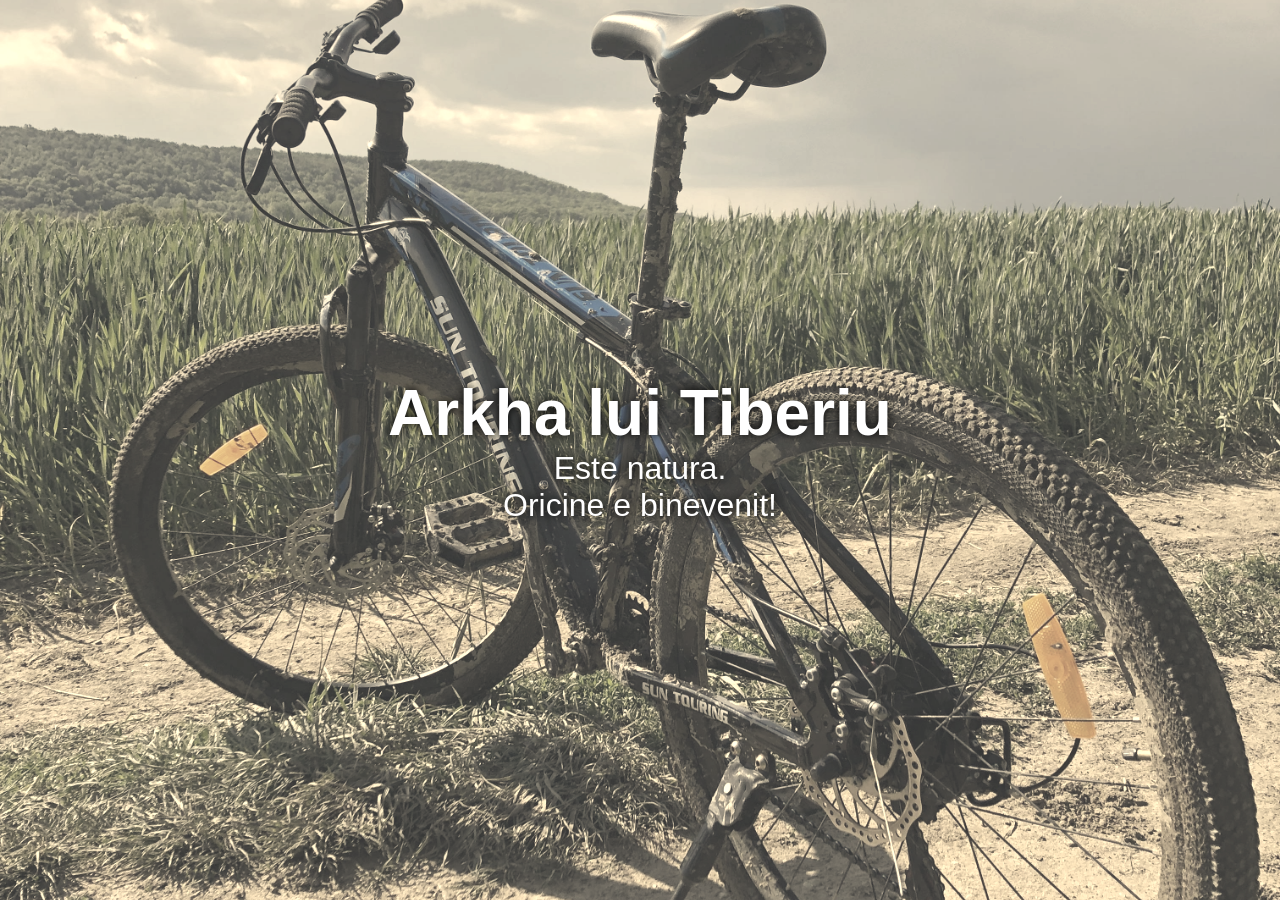
==== index.html @ d9ed30ef "Update index.html" ====
<!DOCTYPE html>
<html lang="ro">
<head>
  <meta charset="UTF-8" />
  <meta name="viewport" content="width=device-width, initial-scale=1.0" />
  <title>Arkha lui Tiberiu</title>
  <style>
    * {
      margin: 0;
      padding: 0;
      box-sizing: border-box;
    }

    body, html {
      height: 100%;
      font-family: Arial, sans-serif;
    }

    .background {
      background-image: url('natura.jpg'); /* Înlocuiește cu numele imaginii tale */
      background-size: cover;
      background-position: center;
      filter: sepia(0.7);
      position: absolute;
      width: 100%;
      height: 100%;
      z-index: -1;
    }

    .overlay {
      position: absolute;
      width: 100%;
      height: 100%;
      background-color: rgba(255, 255, 255, 0.2); /* opțional, estompează fundalul */
      display: flex;
      align-items: center;
      justify-content: center;
      text-align: center;
      color: white;
      text-shadow: 0 0 10px black;
      font-size: 2rem;
      padding: 1rem;
    }
  </style>
</head>
<body>

  <div class="background"></div>

  <div class="overlay">
    <div>
      <h1>Arkha lui Tiberiu</h1>
      <p style=”font-style: italic;”> Este natura.</p> <p style=”font-style: underline;”> Oricine e binevenit!</p>
    </div>
  </div>

</body>
</html>
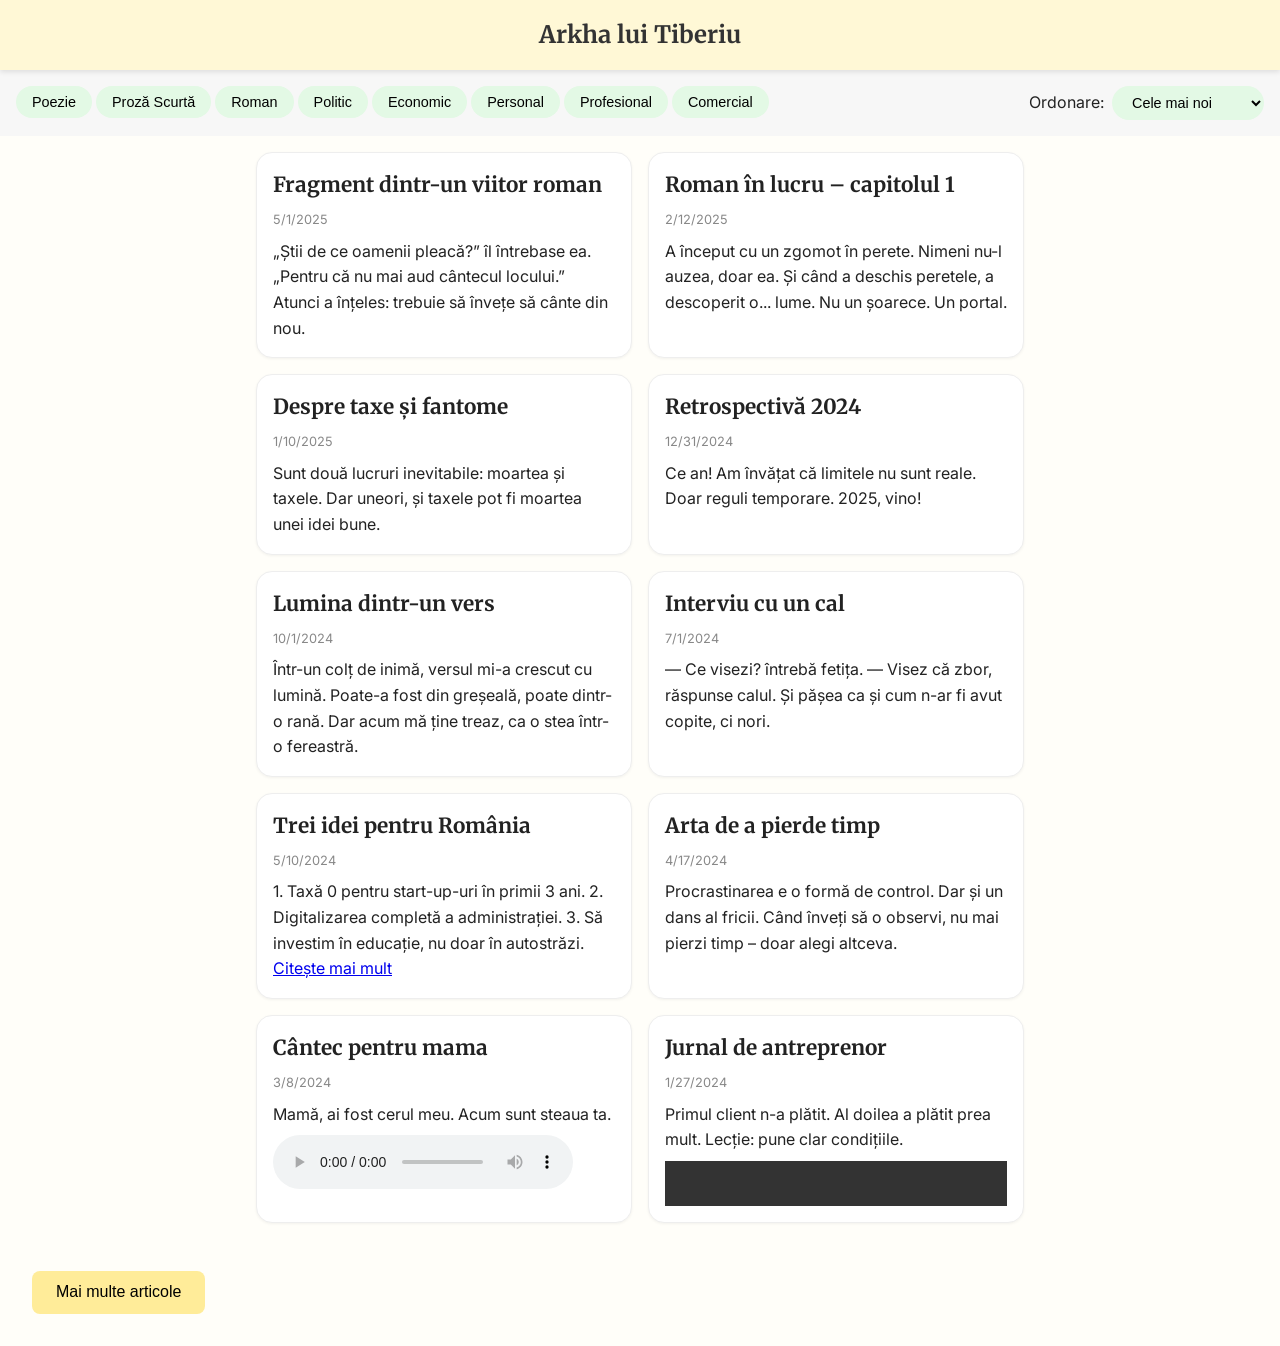
==== commit 96550bc6: "Website launch" ====
--- a/index.html
+++ b/index.html
@@ -4,55 +4,50 @@
   <meta charset="UTF-8" />
   <meta name="viewport" content="width=device-width, initial-scale=1.0" />
   <title>Arkha lui Tiberiu</title>
-  <style>
-    * {
-      margin: 0;
-      padding: 0;
-      box-sizing: border-box;
-    }
-
-    body, html {
-      height: 100%;
-      font-family: Arial, sans-serif;
-    }
-
-    .background {
-      background-image: url('natura.jpg'); /* Înlocuiește cu numele imaginii tale */
-      background-size: cover;
-      background-position: center;
-      filter: sepia(0.7);
-      position: absolute;
-      width: 100%;
-      height: 100%;
-      z-index: -1;
-    }
-
-    .overlay {
-      position: absolute;
-      width: 100%;
-      height: 100%;
-      background-color: rgba(255, 255, 255, 0.2); /* opțional, estompează fundalul */
-      display: flex;
-      align-items: center;
-      justify-content: center;
-      text-align: center;
-      color: white;
-      text-shadow: 0 0 10px black;
-      font-size: 2rem;
-      padding: 1rem;
-    }
-  </style>
+  <link rel="stylesheet" href="style.css" />
+  <link rel="icon" href="assets/favicon.ico" type="image/x-icon" />
+  <link href="https://fonts.googleapis.com/css2?family=Inter:wght@400;700&family=Merriweather&display=swap" rel="stylesheet" />
 </head>
 <body>
 
-  <div class="background"></div>
+  <header>
+    <div class="navbar" onclick="location.reload()">Arkha lui Tiberiu</div>
+  </header>
 
-  <div class="overlay">
-    <div>
-      <h1>Arkha lui Tiberiu</h1>
-      <p style=”font-style: italic;”> Este natura.</p> <p style=”font-style: underline;”> Oricine e binevenit!</p>
+  <main>
+    <section class="filters">
+      <div class="filter-buttons">
+        <button class="filter-btn" data-category="poezie">Poezie</button>
+        <button class="filter-btn" data-category="proză scurtă">Proză Scurtă</button>
+        <button class="filter-btn" data-category="roman">Roman</button>
+        <button class="filter-btn" data-category="politic">Politic</button>
+        <button class="filter-btn" data-category="economic">Economic</button>
+        <button class="filter-btn" data-category="personal">Personal</button>
+        <button class="filter-btn" data-category="profesional">Profesional</button>
+        <button class="filter-btn" data-category="comercial">Comercial</button>
+      </div>
+      <div class="sorter">
+        <label for="sort-select">Ordonare:</label>
+        <select id="sort-select">
+          <option value="newest">Cele mai noi</option>
+          <option value="oldest">Cele mai vechi</option>
+          <option value="longest">Cele mai lungi</option>
+          <option value="shortest">Cele mai scurte</option>
+        </select>
+      </div>
+    </section>
+
+    <div id="loader" class="loader hidden"></div>
+
+    <section id="articles-container" class="articles-container">
+      <!-- articolele vor fi inserate aici din JS -->
+    </section>
+
+    <div class="load-more-container">
+      <button id="load-more-btn">Mai multe articole</button>
     </div>
-  </div>
+  </main>
 
+  <script src="script.js"></script>
 </body>
 </html>
--- a/style.css
+++ b/style.css
@@ -0,0 +1,180 @@
+/* Reset & Fonts */
+* {
+  margin: 0;
+  padding: 0;
+  box-sizing: border-box;
+}
+
+body {
+  font-family: 'Inter', sans-serif;
+  background-color: #fffef9;
+  color: #222;
+  line-height: 1.6;
+  padding-top: 70px;
+}
+
+/* Navbar */
+.navbar {
+  position: fixed;
+  top: 0;
+  width: 100%;
+  background-color: #fff8d6;
+  color: #333;
+  font-family: 'Merriweather', serif;
+  font-size: 1.5rem;
+  font-weight: bold;
+  text-align: center;
+  padding: 1rem;
+  box-shadow: 0 2px 5px rgba(0,0,0,0.1);
+  z-index: 1000;
+  cursor: pointer;
+}
+
+/* Filters */
+.filters {
+  display: flex;
+  flex-wrap: wrap;
+  justify-content: center;
+  gap: 0.5rem;
+  padding: 1rem;
+  background-color: #f7f7f7;
+  position: sticky;
+  top: 70px;
+  z-index: 999;
+}
+
+.filter-buttons button,
+.sorter select {
+  background-color: #e3f9e5;
+  border: none;
+  padding: 0.5rem 1rem;
+  font-size: 0.9rem;
+  border-radius: 999px;
+  cursor: pointer;
+  transition: background-color 0.2s;
+}
+
+.filter-buttons button.active {
+  background-color: #b2f2bb;
+  font-weight: bold;
+}
+
+.filter-buttons button:hover,
+.sorter select:hover {
+  background-color: #c6f6d5;
+}
+
+.sorter {
+  display: flex;
+  align-items: center;
+  gap: 0.5rem;
+  margin-left: auto;
+}
+
+/* Articles */
+.articles-container {
+  display: grid;
+  grid-template-columns: 1fr;
+  max-width: 800px;
+  margin: auto;
+  padding: 1rem;
+  gap: 1rem;
+}
+
+.article-card {
+  background-color: #ffffff;
+  border: 1px solid #eee;
+  border-radius: 16px;
+  padding: 1rem;
+  box-shadow: 0 1px 3px rgba(0,0,0,0.05);
+  transition: all 0.3s ease;
+}
+
+.article-card h2 {
+  font-family: 'Merriweather', serif;
+  margin-bottom: 0.5rem;
+  font-size: 1.3rem;
+}
+
+.article-meta {
+  font-size: 0.8rem;
+  color: #888;
+  margin-bottom: 0.5rem;
+}
+
+.article-content {
+  overflow: hidden;
+  max-height: 6.5em;
+  position: relative;
+  transition: max-height 0.3s ease;
+}
+
+.article-content.expanded {
+  max-height: 1000px;
+}
+
+.read-more {
+  display: inline-block;
+  margin-top: 0.5rem;
+  font-size: 0.9rem;
+  color: #0077cc;
+  cursor: pointer;
+  background: none;
+  border: none;
+  padding: 0;
+}
+
+/* Media content */
+article img, article video, article audio {
+  max-width: 100%;
+  display: block;
+  margin: 0.5rem 0;
+  cursor: pointer;
+}
+
+/* Loader */
+.loader {
+  border: 6px solid #f3f3f3;
+  border-top: 6px solid #4CAF50;
+  border-radius: 50%;
+  width: 40px;
+  height: 40px;
+  animation: spin 0.8s linear infinite;
+  margin: 2rem auto;
+}
+
+.hidden {
+  display: none;
+}
+
+@keyframes spin {
+  0% { transform: rotate(0deg); }
+  100% { transform: rotate(360deg); }
+}
+
+/* Load more */
+.load-more-container {
+  text-align: center;
+  padding: 2rem;
+}
+
+#load-more-btn {
+  background-color: #ffec99;
+  border: none;
+  padding: 0.8rem 1.5rem;
+  border-radius: 8px;
+  font-size: 1rem;
+  cursor: pointer;
+  transition: background-color 0.3s;
+}
+
+#load-more-btn:hover {
+  background-color: #ffe066;
+}
+
+/* Responsive */
+@media (min-width: 700px) {
+  .articles-container {
+    grid-template-columns: repeat(2, 1fr);
+  }
+}
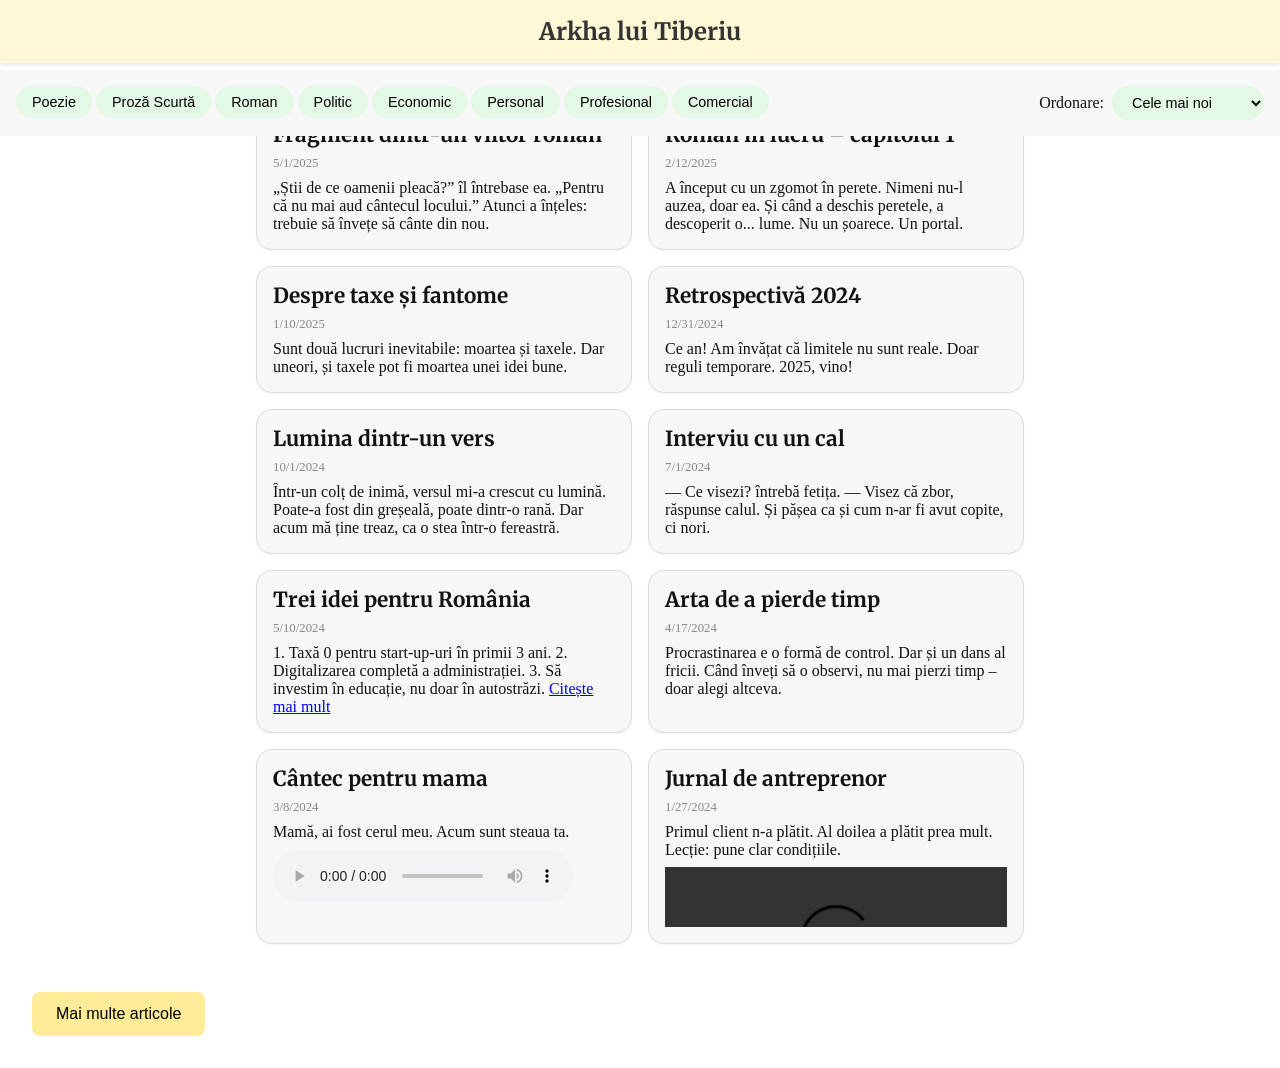
==== commit 237881bd: "Update with dark mode" ====
--- a/index.html
+++ b/index.html
@@ -12,6 +12,7 @@
 
   <header>
     <div class="navbar" onclick="location.reload()">Arkha lui Tiberiu</div>
+    <button id="theme-toggle" title="Comută între moduri">🌙</button>
   </header>
 
   <main>
--- a/style.css
+++ b/style.css
@@ -6,12 +6,13 @@
 }
 
 body {
-  font-family: 'Inter', sans-serif;
-  background-color: #fffef9;
-  color: #222;
-  line-height: 1.6;
-  padding-top: 70px;
-}
+  background-color: var(--bg-color);
+  color: var(--text-color);
+  transition:
+    background-color 0.4s ease,
+    color 0.4s ease;
+}
+
 
 /* Navbar */
 .navbar {
@@ -87,7 +88,10 @@
   border-radius: 16px;
   padding: 1rem;
   box-shadow: 0 1px 3px rgba(0,0,0,0.05);
-  transition: all 0.3s ease;
+  transition: all 0.3s ease,
+            background-color 0.4s ease,
+            color 0.4s ease,
+            border-color 0.4s ease;
 }
 
 .article-card h2 {
@@ -178,3 +182,47 @@
     grid-template-columns: repeat(2, 1fr);
   }
 }
+
+/* Tema luminoasă (implicită) */
+:root {
+  --bg-color: #ffffff;
+  --text-color: #111111;
+  --card-bg: #f7f7f7;
+  --filter-bg: #ffffff;
+  --border-color: #ddd;
+}
+
+/* Tema întunecată */
+body.dark {
+  --bg-color: #111111;
+  --text-color: #f0f0f0;
+  --card-bg: #1a1a1a;
+  --filter-bg: #1e1e1e;
+  --border-color: #444;
+}
+
+body {
+  background-color: var(--bg-color);
+  color: var(--text-color);
+  transition: background-color 0.3s, color 0.3s;
+}
+
+.article-card {
+  background: var(--card-bg);
+  border-color: var(--border-color);
+}
+
+#filters {
+  background: var(--filter-bg);
+  transition: background-color 0.4s ease;
+}
+
+#theme-toggle {
+  margin-left: auto;
+  background: none;
+  border: none;
+  font-size: 1.2rem;
+  cursor: pointer;
+  color: var(--text-color);
+  transition: color 0.3s;
+}
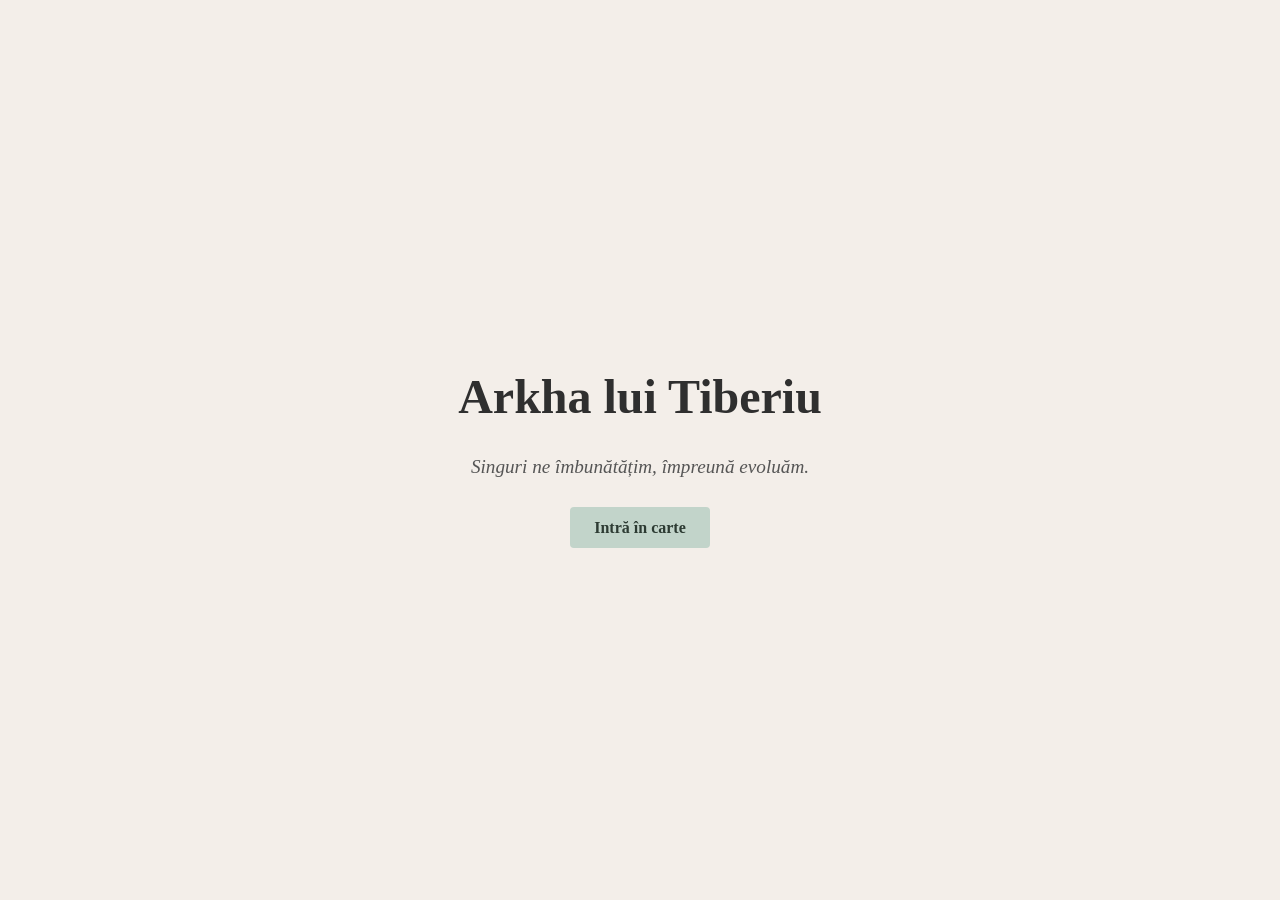
==== commit 11866623: "Carte blog gata descris" ====
--- a/index.html
+++ b/index.html
@@ -5,50 +5,12 @@
   <meta name="viewport" content="width=device-width, initial-scale=1.0" />
   <title>Arkha lui Tiberiu</title>
   <link rel="stylesheet" href="style.css" />
-  <link rel="icon" href="assets/favicon.ico" type="image/x-icon" />
-  <link href="https://fonts.googleapis.com/css2?family=Inter:wght@400;700&family=Merriweather&display=swap" rel="stylesheet" />
 </head>
-<body>
-
-  <header>
-    <div class="navbar" onclick="location.reload()">Arkha lui Tiberiu</div>
-    <button id="theme-toggle" title="Comută între moduri">🌙</button>
-  </header>
-
-  <main>
-    <section class="filters">
-      <div class="filter-buttons">
-        <button class="filter-btn" data-category="poezie">Poezie</button>
-        <button class="filter-btn" data-category="proză scurtă">Proză Scurtă</button>
-        <button class="filter-btn" data-category="roman">Roman</button>
-        <button class="filter-btn" data-category="politic">Politic</button>
-        <button class="filter-btn" data-category="economic">Economic</button>
-        <button class="filter-btn" data-category="personal">Personal</button>
-        <button class="filter-btn" data-category="profesional">Profesional</button>
-        <button class="filter-btn" data-category="comercial">Comercial</button>
-      </div>
-      <div class="sorter">
-        <label for="sort-select">Ordonare:</label>
-        <select id="sort-select">
-          <option value="newest">Cele mai noi</option>
-          <option value="oldest">Cele mai vechi</option>
-          <option value="longest">Cele mai lungi</option>
-          <option value="shortest">Cele mai scurte</option>
-        </select>
-      </div>
-    </section>
-
-    <div id="loader" class="loader hidden"></div>
-
-    <section id="articles-container" class="articles-container">
-      <!-- articolele vor fi inserate aici din JS -->
-    </section>
-
-    <div class="load-more-container">
-      <button id="load-more-btn">Mai multe articole</button>
-    </div>
+<body class="cover">
+  <main class="cover-content">
+    <h1>Arkha lui Tiberiu</h1>
+    <p class="subtitle">Singuri ne îmbunătățim, împreună evoluăm.</p>
+    <a href="cuprins.html" class="btn">Intră în carte</a>
   </main>
-
-  <script src="script.js"></script>
 </body>
 </html>
--- a/style.css
+++ b/style.css
@@ -1,228 +1,232 @@
-/* Reset & Fonts */
+/* Reset de bază */
 * {
   margin: 0;
   padding: 0;
   box-sizing: border-box;
 }
 
+/* Paletă naturală */
+:root {
+  --bg: #f3eee9;
+  --text: #2f2f2f;
+  --accent: #7e9c8f;
+  --btn-bg: #c2d4ca;
+  --btn-text: #2d3b33;
+}
+
+/* Font de bază */
 body {
-  background-color: var(--bg-color);
-  color: var(--text-color);
-  transition:
-    background-color 0.4s ease,
-    color 0.4s ease;
-}
-
-
-/* Navbar */
-.navbar {
-  position: fixed;
-  top: 0;
-  width: 100%;
-  background-color: #fff8d6;
-  color: #333;
-  font-family: 'Merriweather', serif;
-  font-size: 1.5rem;
-  font-weight: bold;
-  text-align: center;
-  padding: 1rem;
-  box-shadow: 0 2px 5px rgba(0,0,0,0.1);
-  z-index: 1000;
-  cursor: pointer;
-}
-
-/* Filters */
-.filters {
-  display: flex;
-  flex-wrap: wrap;
-  justify-content: center;
-  gap: 0.5rem;
-  padding: 1rem;
-  background-color: #f7f7f7;
-  position: sticky;
-  top: 70px;
-  z-index: 999;
-}
-
-.filter-buttons button,
-.sorter select {
-  background-color: #e3f9e5;
-  border: none;
-  padding: 0.5rem 1rem;
-  font-size: 0.9rem;
-  border-radius: 999px;
-  cursor: pointer;
-  transition: background-color 0.2s;
-}
-
-.filter-buttons button.active {
-  background-color: #b2f2bb;
-  font-weight: bold;
-}
-
-.filter-buttons button:hover,
-.sorter select:hover {
-  background-color: #c6f6d5;
-}
-
-.sorter {
+  font-family: 'Georgia', serif;
+  color: var(--text);
+  background-color: var(--bg);
+  line-height: 1.6;
+}
+
+/* Pagina de titlu */
+.cover {
+  height: 100vh;
   display: flex;
   align-items: center;
-  gap: 0.5rem;
-  margin-left: auto;
-}
-
-/* Articles */
-.articles-container {
-  display: grid;
-  grid-template-columns: 1fr;
-  max-width: 800px;
-  margin: auto;
+  justify-content: center;
+}
+
+.cover-content {
+  text-align: center;
+  padding: 2rem;
+}
+
+.cover-content h1 {
+  font-size: 3rem;
+  margin-bottom: 1rem;
+}
+
+.subtitle {
+  font-size: 1.2rem;
+  margin-bottom: 2rem;
+  color: #555;
+  font-style: italic;
+}
+
+/* Buton */
+.btn {
+  background-color: var(--btn-bg);
+  color: var(--btn-text);
+  padding: 0.75rem 1.5rem;
+  text-decoration: none;
+  border-radius: 4px;
+  font-weight: bold;
+  transition: background-color 0.3s ease;
+}
+
+.btn:hover {
+  background-color: var(--accent);
+  color: #fff;
+}
+
+
+/* De aici incepe cartea */
+
+/* Capitole */
+.chapter {
+  max-width: 700px;
+  margin: 3rem auto 6rem auto;
+  padding: 0 1rem;
+}
+
+.chapter h1 {
+  font-size: 2rem;
+  margin-bottom: 1.5rem;
+  text-align: center;
+}
+
+.chapter p {
+  margin-bottom: 1.5rem;
+  font-size: 1.1rem;
+}
+
+/* Imagini în capitole */
+.chapter-image {
+  width: 100%;
+  max-width: 600px;
+  margin: 2rem auto;
+  display: block;
+  border-radius: 8px;
+}
+
+/* Navigare capitole */
+.chapter-nav {
+  position: fixed;
+  bottom: 0;
+  width: 100%;
+  background-color: var(--bg);
+  border-top: 1px solid #ccc;
+  display: flex;
+  justify-content: space-between;
+  padding: 0.75rem 1rem;
+  font-size: 0.95rem;
+}
+
+.nav-link {
+  text-decoration: none;
+  color: var(--text);
+  font-weight: bold;
+}
+
+.nav-link:hover {
+  color: var(--accent);
+}
+
+.nav-link.disabled {
+  color: #aaa;
+  pointer-events: none;
+}
+
+
+
+
+/* Cuprins */
+.toc {
+  max-width: 600px;
+  margin: 4rem auto;
+  padding: 0 1rem;
+}
+
+.toc h1 {
+  font-size: 2rem;
+  margin-bottom: 2rem;
+  text-align: center;
+}
+
+.toc-list {
+  list-style: decimal inside;
+  font-size: 1.1rem;
+  line-height: 1.8;
+}
+
+.toc-list a {
+  text-decoration: none;
+  color: var(--text);
+}
+
+.toc-list a:hover {
+  color: var(--accent);
+}
+
+
+
+.image-block {
+  margin: 2rem auto;
+  max-width: 600px;
+  text-align: center;
+}
+
+.image-block img {
+  width: 100%;
+  border-radius: 8px;
+  box-shadow: 0 2px 8px rgba(0, 0, 0, 0.1);
+}
+
+.image-block figcaption {
+  font-size: 0.9rem;
+  color: #666;
+  margin-top: 0.5rem;
+  font-style: italic;
+}
+
+
+
+
+blockquote {
+  font-style: italic;
+  margin: 2rem 0;
+  padding: 1rem 1.5rem;
+  border-left: 4px solid var(--accent);
+  background-color: #f5f2ee;
+  color: #444;
+  max-width: 600px;
+}
+
+
+
+
+.footnotes {
+  font-size: 0.9rem;
+  color: #555;
+  margin-top: 3rem;
+  max-width: 700px;
   padding: 1rem;
-  gap: 1rem;
-}
-
-.article-card {
-  background-color: #ffffff;
-  border: 1px solid #eee;
-  border-radius: 16px;
-  padding: 1rem;
-  box-shadow: 0 1px 3px rgba(0,0,0,0.05);
-  transition: all 0.3s ease,
-            background-color 0.4s ease,
-            color 0.4s ease,
-            border-color 0.4s ease;
-}
-
-.article-card h2 {
-  font-family: 'Merriweather', serif;
+  border-top: 1px solid #ccc;
+}
+
+.footnotes ol {
+  margin-left: 1.2rem;
+  padding-left: 0.5rem;
+}
+
+.footnotes li {
   margin-bottom: 0.5rem;
+}
+
+sup a {
+  text-decoration: none;
+  font-size: 0.8em;
+}
+
+
+/* Titluri secundare (h2) */
+h2 {
+  font-size: 1.6rem;
+  margin-top: 3rem;
+  margin-bottom: 1rem;
+  color: var(--accent);
+  border-left: 4px solid var(--accent);
+  padding-left: 0.75rem;
+}
+
+/* Titluri tertiare (h3) */
+h3 {
   font-size: 1.3rem;
-}
-
-.article-meta {
-  font-size: 0.8rem;
-  color: #888;
-  margin-bottom: 0.5rem;
-}
-
-.article-content {
-  overflow: hidden;
-  max-height: 6.5em;
-  position: relative;
-  transition: max-height 0.3s ease;
-}
-
-.article-content.expanded {
-  max-height: 1000px;
-}
-
-.read-more {
-  display: inline-block;
-  margin-top: 0.5rem;
-  font-size: 0.9rem;
-  color: #0077cc;
-  cursor: pointer;
-  background: none;
-  border: none;
-  padding: 0;
-}
-
-/* Media content */
-article img, article video, article audio {
-  max-width: 100%;
-  display: block;
-  margin: 0.5rem 0;
-  cursor: pointer;
-}
-
-/* Loader */
-.loader {
-  border: 6px solid #f3f3f3;
-  border-top: 6px solid #4CAF50;
-  border-radius: 50%;
-  width: 40px;
-  height: 40px;
-  animation: spin 0.8s linear infinite;
-  margin: 2rem auto;
-}
-
-.hidden {
-  display: none;
-}
-
-@keyframes spin {
-  0% { transform: rotate(0deg); }
-  100% { transform: rotate(360deg); }
-}
-
-/* Load more */
-.load-more-container {
-  text-align: center;
-  padding: 2rem;
-}
-
-#load-more-btn {
-  background-color: #ffec99;
-  border: none;
-  padding: 0.8rem 1.5rem;
-  border-radius: 8px;
-  font-size: 1rem;
-  cursor: pointer;
-  transition: background-color 0.3s;
-}
-
-#load-more-btn:hover {
-  background-color: #ffe066;
-}
-
-/* Responsive */
-@media (min-width: 700px) {
-  .articles-container {
-    grid-template-columns: repeat(2, 1fr);
-  }
-}
-
-/* Tema luminoasă (implicită) */
-:root {
-  --bg-color: #ffffff;
-  --text-color: #111111;
-  --card-bg: #f7f7f7;
-  --filter-bg: #ffffff;
-  --border-color: #ddd;
-}
-
-/* Tema întunecată */
-body.dark {
-  --bg-color: #111111;
-  --text-color: #f0f0f0;
-  --card-bg: #1a1a1a;
-  --filter-bg: #1e1e1e;
-  --border-color: #444;
-}
-
-body {
-  background-color: var(--bg-color);
-  color: var(--text-color);
-  transition: background-color 0.3s, color 0.3s;
-}
-
-.article-card {
-  background: var(--card-bg);
-  border-color: var(--border-color);
-}
-
-#filters {
-  background: var(--filter-bg);
-  transition: background-color 0.4s ease;
-}
-
-#theme-toggle {
-  margin-left: auto;
-  background: none;
-  border: none;
-  font-size: 1.2rem;
-  cursor: pointer;
-  color: var(--text-color);
-  transition: color 0.3s;
-}
+  margin-top: 2rem;
+  margin-bottom: 0.75rem;
+  color: #444;
+}
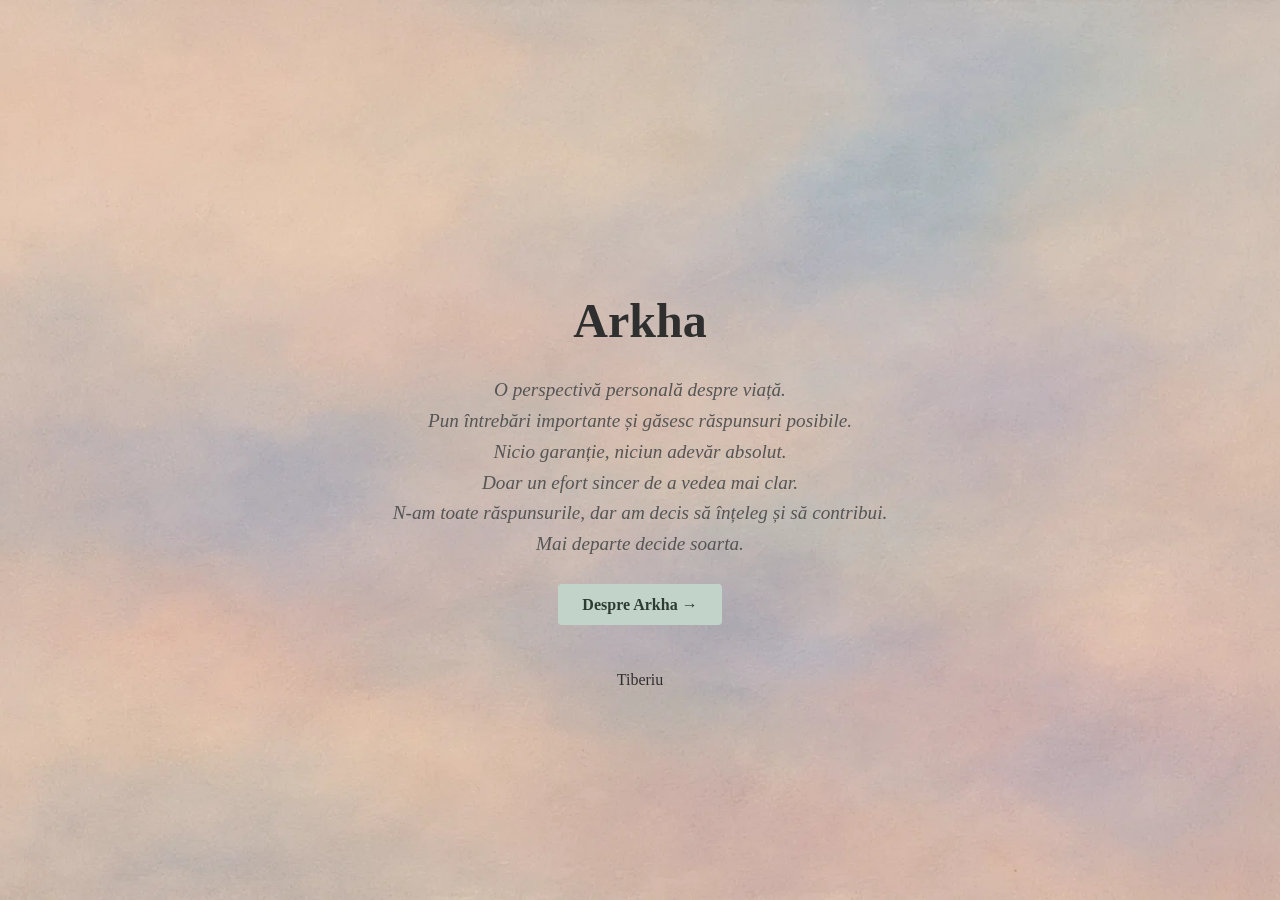
==== commit 7dacf7fa: "update 22 mai homepage - update titlu, subtitlu, buton, adaugat autor final-temporar.html  - placeho" ====
--- a/index.html
+++ b/index.html
@@ -1,16 +1,32 @@
 <!DOCTYPE html>
 <html lang="ro">
 <head>
+  <title>Arkha</title>
   <meta charset="UTF-8" />
+  <meta http-equiv="X-UA-Compatible" content="IE=edge" />
   <meta name="viewport" content="width=device-width, initial-scale=1.0" />
-  <title>Arkha lui Tiberiu</title>
+  <meta name="description" content="O perspectivă personală despre viață. Ca să înțeleg mai bine ce se întâmplă pun întrebări importante și găsesc răspunsuri posibile." />
+  <meta name="author" content="Tiberiu" />
+  <meta name="robots" content="index, follow" />
+  <link rel="icon" href="/media/favicon.ico" type="image/x-icon" />
+
   <link rel="stylesheet" href="style.css" />
 </head>
 <body class="cover">
   <main class="cover-content">
-    <h1>Arkha lui Tiberiu</h1>
-    <p class="subtitle">Singuri ne îmbunătățim, împreună evoluăm.</p>
-    <a href="cuprins.html" class="btn">Intră în carte</a>
+    <h1>Arkha</h1>
+    <p class="subtitle">O perspectivă personală despre viață.
+      <br>  
+      Pun întrebări importante și găsesc răspunsuri posibile.
+        <br>
+        Nicio garanție, niciun adevăr absolut.
+        <br>
+        Doar un efort sincer de a vedea mai clar.
+        <br>
+        N-am toate răspunsurile, dar am decis să înțeleg și să contribui.<br>
+        Mai departe decide soarta.</p>
+    <a href="despre-arkha.html" class="btn">Despre Arkha →</a>
+    <p class="author">Tiberiu</p>
   </main>
 </body>
 </html>
--- a/style.css
+++ b/style.css
@@ -28,6 +28,11 @@
   display: flex;
   align-items: center;
   justify-content: center;
+  background-image: url('media/background_index.webp');
+  background-size: cover;
+  background-position: center center;
+  background-repeat: no-repeat;
+
 }
 
 .cover-content {
@@ -63,6 +68,16 @@
   color: #fff;
 }
 
+.author {
+
+  position: fixed;
+  left: 50%;
+  transform: translateX(-50%);
+  margin-top: 50px;
+  font-size: 1rem;
+  user-select: none;
+  pointer-events: none;
+}
 
 /* De aici incepe cartea */
 
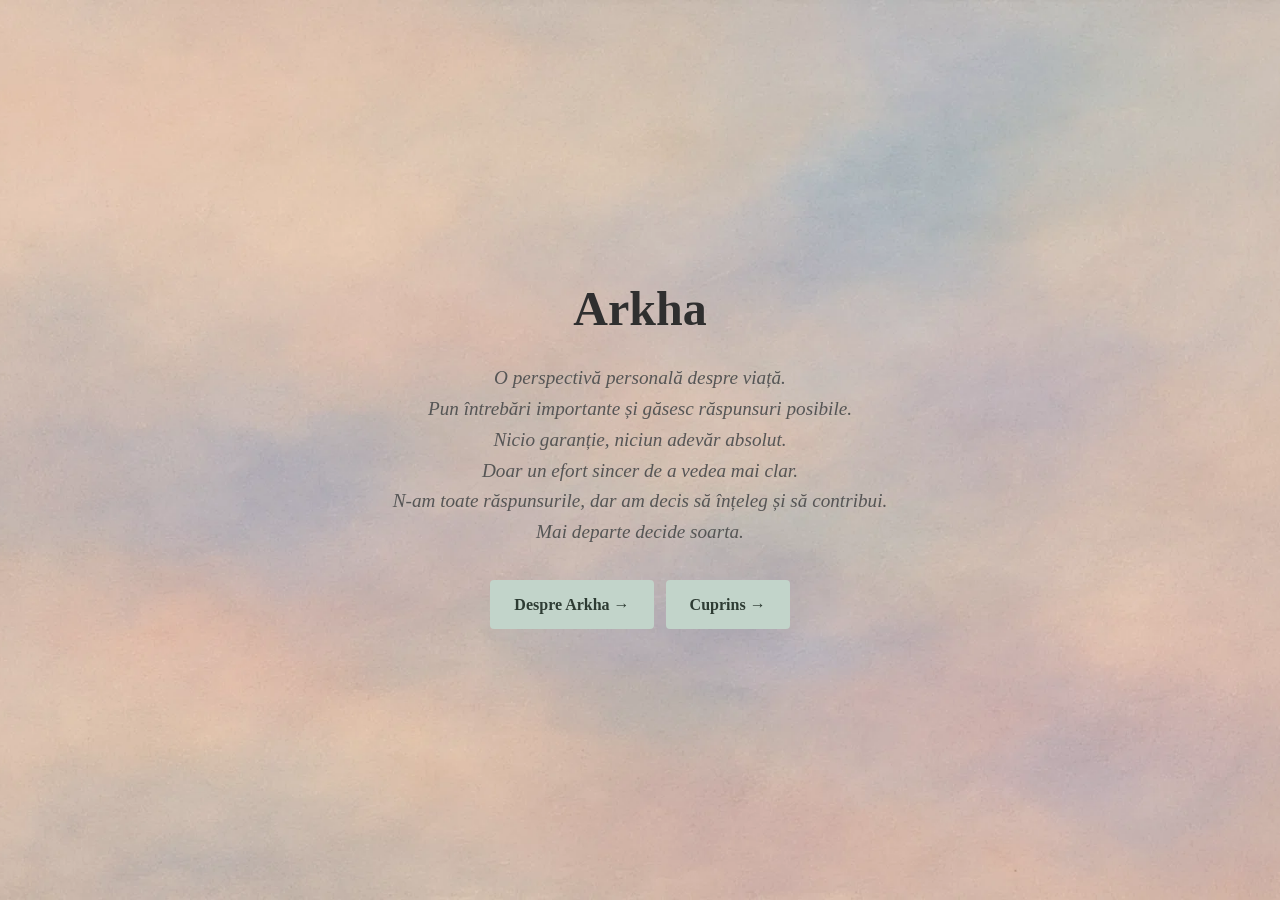
==== commit 7c241618: "fine tune" ====
--- a/index.html
+++ b/index.html
@@ -8,8 +8,7 @@
   <meta name="description" content="O perspectivă personală despre viață. Ca să înțeleg mai bine ce se întâmplă pun întrebări importante și găsesc răspunsuri posibile." />
   <meta name="author" content="Tiberiu" />
   <meta name="robots" content="index, follow" />
-  <link rel="icon" href="/media/favicon.ico" type="image/x-icon" />
-
+  <link rel="icon" href="media/favicon.ico" type="image/x-icon" />
   <link rel="stylesheet" href="style.css" />
 </head>
 <body class="cover">
@@ -25,7 +24,11 @@
         <br>
         N-am toate răspunsurile, dar am decis să înțeleg și să contribui.<br>
         Mai departe decide soarta.</p>
-    <a href="despre-arkha.html" class="btn">Despre Arkha →</a>
+   
+   <div class="btn-group">
+        <a href="despre-arkha.html" class="btn">Despre Arkha →</a>
+        <a href="despre-arkha.html" class="btn">Cuprins →</a>
+   </div>
     <p class="author">Tiberiu</p>
   </main>
 </body>
--- a/style.css
+++ b/style.css
@@ -52,6 +52,15 @@
   font-style: italic;
 }
 
+/* Grup de butoane */
+.btn-group {
+  display: flex;
+  gap: 0.75rem; /* spațiu între butoane */
+  flex-wrap: wrap; /* permite trecerea pe linia următoare pe ecrane mici */
+  justify-content: center; /* opțional: centrează grupul */
+}
+
+
 /* Buton */
 .btn {
   background-color: var(--btn-bg);
@@ -69,7 +78,7 @@
 }
 
 .author {
-
+display:none;
   position: fixed;
   left: 50%;
   transform: translateX(-50%);
@@ -153,7 +162,7 @@
 }
 
 .toc-list {
-  list-style: decimal inside;
+  list-style:  decimal inside;
   font-size: 1.1rem;
   line-height: 1.8;
 }
@@ -167,7 +176,21 @@
   color: var(--accent);
 }
 
-
+.moc-list {
+  display: block;
+padding-top: 300 px;
+  list-style:  inside;
+  font-size: 1.1rem;
+  line-height: 1.8;
+}
+.moc-list a {
+  text-decoration: none;
+  color: var(--text);
+}
+
+.moc-list a:hover {
+  color: var(--accent);
+}
 
 .image-block {
   margin: 2rem auto;
